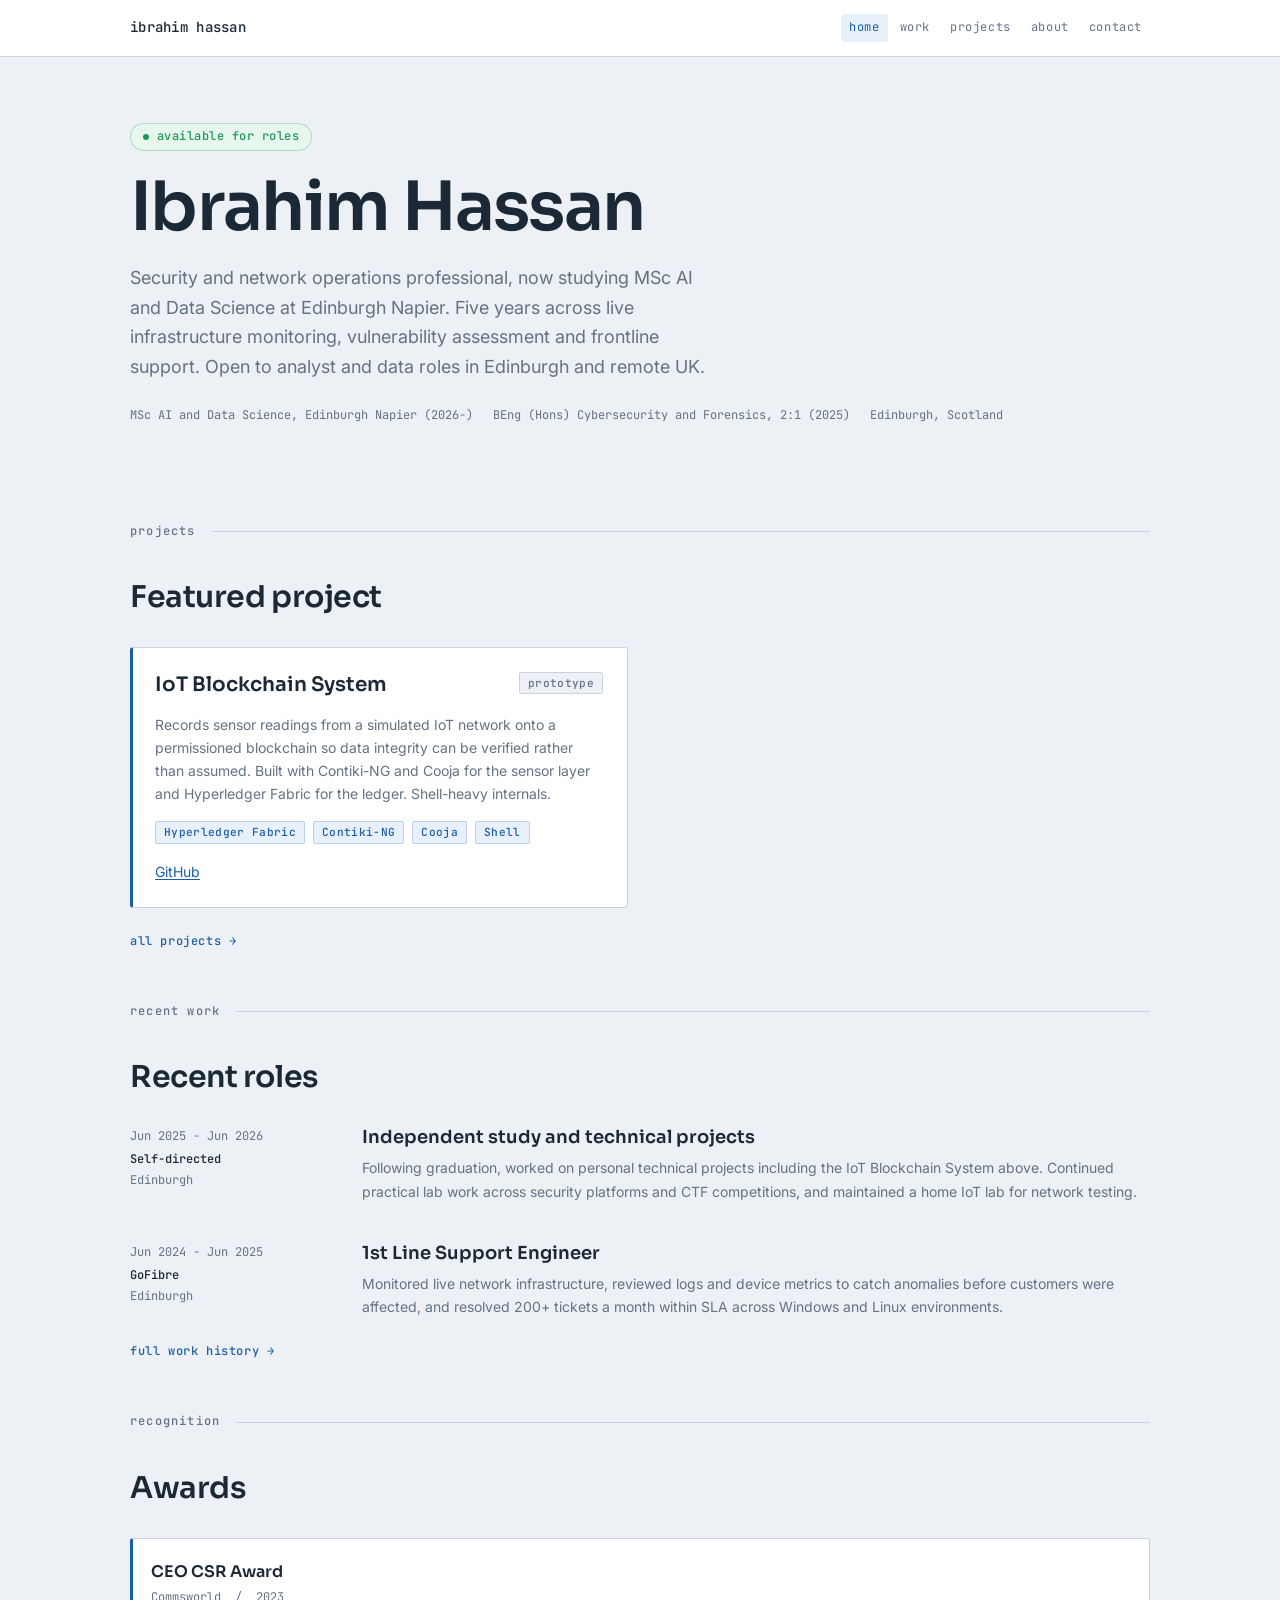
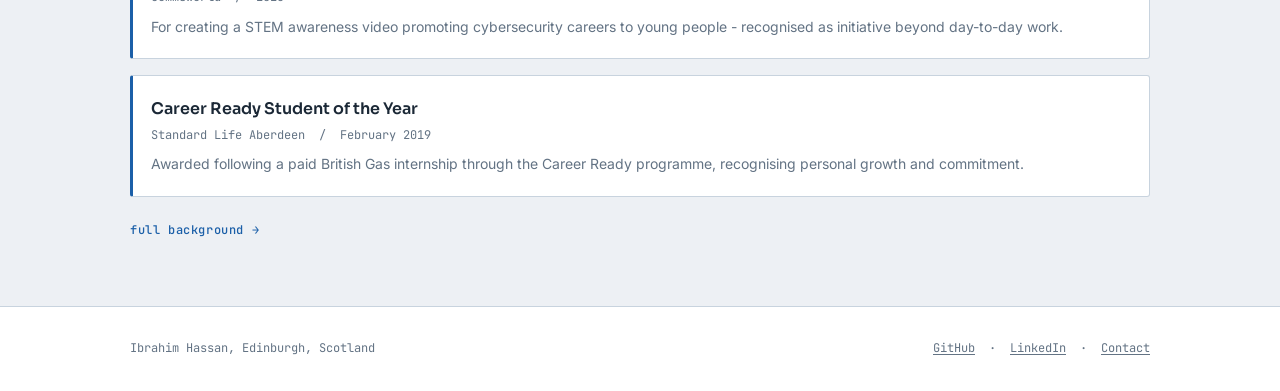
==== index.html @ 165f54eb "Initial portfolio site Static HTML/CSS/JS portfolio for Ibrahim Hassan. Five pages (index, work, pro" ====
<!DOCTYPE html>
<html lang="en">
<head>
  <meta charset="UTF-8">
  <meta name="viewport" content="width=device-width, initial-scale=1.0">
  <title>Ibrahim Hassan - Security and data professional, Edinburgh</title>
  <meta name="description" content="Cybersecurity graduate and MSc AI and Data Science student at Edinburgh Napier. Five years in network operations and security. Available for analyst and data roles in Edinburgh and remote UK.">
  <link rel="stylesheet" href="style.css">
</head>
<body>

  <header class="site-header">
    <div class="container">
      <a href="index.html" class="site-logo" aria-label="Ibrahim Hassan - home">ibrahim hassan</a>
      <nav class="site-nav" aria-label="Main navigation">
        <a href="index.html" aria-current="page">home</a>
        <a href="work.html">work</a>
        <a href="projects.html">projects</a>
        <a href="about.html">about</a>
        <a href="contact.html">contact</a>
      </nav>
    </div>
  </header>

  <main>

    <!-- Hero -->
    <section class="hero" aria-labelledby="hero-name">
      <div class="container">
        <div class="hero-eyebrow">
          <span class="status-badge">
            <span class="status-dot" aria-hidden="true"></span>
            available for roles
          </span>
        </div>
        <h1 class="hero-name" id="hero-name">Ibrahim Hassan</h1>
        <p class="hero-intro">
          Security and network operations professional, now studying MSc AI and Data
          Science at Edinburgh Napier. Five years across live infrastructure monitoring,
          vulnerability assessment and frontline support. Open to analyst and data roles
          in Edinburgh and remote UK.
        </p>
        <div class="hero-meta">
          <span>MSc AI and Data Science, Edinburgh Napier (2026-)</span>
          <span>BEng (Hons) Cybersecurity and Forensics, 2:1 (2025)</span>
          <span>Edinburgh, Scotland</span>
        </div>
      </div>
    </section>

    <!-- Featured project -->
    <section class="page-section" aria-labelledby="projects-heading">
      <div class="container">
        <div class="section-rule"><span>projects</span></div>
        <h2 class="subsection-heading" id="projects-heading">Featured project</h2>

        <!-- Static project content. Replaced by projects.js when JS is available. -->
        <div id="projects-featured" class="project-grid">
          <article class="project-card">
            <div class="project-card__header">
              <h3 class="project-card__title">IoT Blockchain System</h3>
              <span class="tag tag--status">prototype</span>
            </div>
            <p class="project-card__desc">
              Records sensor readings from a simulated IoT network onto a permissioned
              blockchain so data integrity can be verified rather than assumed. Built with
              Contiki-NG and Cooja for the sensor layer and Hyperledger Fabric for the
              ledger. Shell-heavy internals.
            </p>
            <div class="project-card__tech">
              <span class="tag">Hyperledger Fabric</span>
              <span class="tag">Contiki-NG</span>
              <span class="tag">Cooja</span>
              <span class="tag">Shell</span>
            </div>
            <div class="project-card__links">
              <a href="https://github.com/pribrahimh/IoT-Blockchain-System" target="_blank" rel="noopener noreferrer">GitHub</a>
            </div>
          </article>
        </div>

        <a href="projects.html" class="see-more">all projects &rarr;</a>
      </div>
    </section>

    <!-- Featured experience -->
    <section class="page-section" aria-labelledby="work-heading">
      <div class="container">
        <div class="section-rule"><span>recent work</span></div>
        <h2 class="subsection-heading" id="work-heading">Recent roles</h2>

        <div class="experience-list">

          <div class="experience-entry experience-entry--compact">
            <div class="experience-meta">
              <span class="date">Jun 2025 - Jun 2026</span>
              <span class="employer">Self-directed</span>
              <span class="location">Edinburgh</span>
            </div>
            <div>
              <h3 class="experience-role">Independent study and technical projects</h3>
              <div class="experience-body">
                <p>
                  Following graduation, worked on personal technical projects including the IoT
                  Blockchain System above. Continued practical lab work across security platforms
                  and CTF competitions, and maintained a home IoT lab for network testing.
                </p>
              </div>
            </div>
          </div>

          <div class="experience-entry experience-entry--compact">
            <div class="experience-meta">
              <span class="date">Jun 2024 - Jun 2025</span>
              <span class="employer">GoFibre</span>
              <span class="location">Edinburgh</span>
            </div>
            <div>
              <h3 class="experience-role">1st Line Support Engineer</h3>
              <div class="experience-body">
                <p>
                  Monitored live network infrastructure, reviewed logs and device metrics to
                  catch anomalies before customers were affected, and resolved 200+ tickets
                  a month within SLA across Windows and Linux environments.
                </p>
              </div>
            </div>
          </div>

        </div>

        <a href="work.html" class="see-more">full work history &rarr;</a>
      </div>
    </section>

    <!-- Recognition -->
    <section class="page-section" aria-labelledby="recognition-heading">
      <div class="container">
        <div class="section-rule"><span>recognition</span></div>
        <h2 class="subsection-heading" id="recognition-heading">Awards</h2>

        <div class="award-list">
          <div class="award-entry">
            <p class="award-title">CEO CSR Award</p>
            <p class="award-meta">Commsworld &nbsp;/&nbsp; 2023</p>
            <p class="award-desc">
              For creating a STEM awareness video promoting cybersecurity careers to young
              people - recognised as initiative beyond day-to-day work.
            </p>
          </div>
          <div class="award-entry">
            <p class="award-title">Career Ready Student of the Year</p>
            <p class="award-meta">Standard Life Aberdeen &nbsp;/&nbsp; February 2019</p>
            <p class="award-desc">
              Awarded following a paid British Gas internship through the Career Ready
              programme, recognising personal growth and commitment.
            </p>
          </div>
        </div>

        <a href="about.html#recognition" class="see-more">full background &rarr;</a>
      </div>
    </section>

  </main>

  <footer class="site-footer">
    <div class="container">
      <p>Ibrahim Hassan, Edinburgh, Scotland</p>
      <p>
        <a href="https://github.com/pribrahimh" target="_blank" rel="noopener noreferrer">GitHub</a>
        &nbsp;&middot;&nbsp;
        <a href="https://linkedin.com/in/pribrahim" target="_blank" rel="noopener noreferrer">LinkedIn</a>
        &nbsp;&middot;&nbsp;
        <a href="contact.html">Contact</a>
      </p>
    </div>
  </footer>

  <script src="projects.js"></script>
  <script>
    (function () {
      var container = document.getElementById('projects-featured');
      if (container && typeof renderProjects === 'function') {
        renderProjects(container, { featured: true });
      }
    }());
  </script>

</body>
</html>
---- style.css ----
/* ============================================================
   FONTS
   ============================================================ */
@import url('https://fonts.googleapis.com/css2?family=Sora:wght@300;400;600&family=Inter:wght@400;500&family=JetBrains+Mono:wght@400;500&display=swap');

/* ============================================================
   CUSTOM PROPERTIES
   ============================================================ */
:root {
  /* Palette - cool blue-gray, light mode */
  --col-bg:            #edf0f4;
  --col-surface:       #ffffff;
  --col-border:        #c8d3de;
  --col-text:          #1b2836;
  --col-muted:         #637384;
  --col-accent:        #1b5fa8;
  --col-accent-light:  #e8f0fb;
  --col-status:        #1a9955;
  --col-status-bg:     #e8f7ee;
  --col-status-border: rgba(26, 153, 85, 0.28);
  --col-tag-border:    rgba(27, 95, 168, 0.22);

  /* Typography */
  --font-display: 'Sora', system-ui, sans-serif;
  --font-body:    'Inter', system-ui, sans-serif;
  --font-mono:    'JetBrains Mono', 'Courier New', monospace;

  /* Type scale */
  --size-xs:   0.75rem;
  --size-sm:   0.875rem;
  --size-base: 1rem;
  --size-lg:   1.125rem;
  --size-xl:   1.25rem;
  --size-2xl:  clamp(1.375rem, 3vw, 1.875rem);
  --size-3xl:  clamp(1.75rem, 4.5vw, 2.625rem);
  --size-hero: clamp(2.375rem, 6.5vw, 4.25rem);

  /* Spacing */
  --space-1:  0.25rem;
  --space-2:  0.5rem;
  --space-3:  0.75rem;
  --space-4:  1rem;
  --space-5:  1.25rem;
  --space-6:  1.5rem;
  --space-8:  2rem;
  --space-10: 2.5rem;
  --space-12: 3rem;
  --space-16: 4rem;
  --space-20: 5rem;

  /* Layout */
  --container-max: 1100px;
  --radius: 3px;
}

/* ============================================================
   RESET
   ============================================================ */
*, *::before, *::after {
  box-sizing: border-box;
  margin: 0;
  padding: 0;
}

html {
  -webkit-text-size-adjust: 100%;
}

body {
  font-family: var(--font-body);
  font-size: var(--size-base);
  line-height: 1.65;
  color: var(--col-text);
  background: var(--col-bg);
  min-height: 100vh;
  display: flex;
  flex-direction: column;
}

main { flex: 1; }

img, svg {
  display: block;
  max-width: 100%;
  height: auto;
}

ul, ol { list-style: none; }

a {
  color: var(--col-accent);
  text-decoration: underline;
  text-underline-offset: 2px;
}

a:hover { text-decoration: none; }

/* ============================================================
   FOCUS
   ============================================================ */
:focus-visible {
  outline: 2px solid var(--col-accent);
  outline-offset: 3px;
  border-radius: var(--radius);
}

/* ============================================================
   CONTAINER
   ============================================================ */
.container {
  width: 100%;
  max-width: var(--container-max);
  margin-left: auto;
  margin-right: auto;
  padding-left: clamp(1rem, 5vw, 2.5rem);
  padding-right: clamp(1rem, 5vw, 2.5rem);
}

/* ============================================================
   SITE HEADER / NAV
   ============================================================ */
.site-header {
  background: var(--col-surface);
  border-bottom: 1px solid var(--col-border);
  position: sticky;
  top: 0;
  z-index: 100;
}

.site-header .container {
  display: flex;
  align-items: center;
  justify-content: space-between;
  flex-wrap: wrap;
  gap: var(--space-2) var(--space-4);
  padding-top: var(--space-3);
  padding-bottom: var(--space-3);
  min-height: 56px;
}

.site-logo {
  font-family: var(--font-mono);
  font-size: var(--size-sm);
  font-weight: 500;
  color: var(--col-text);
  text-decoration: none;
  letter-spacing: 0.02em;
  white-space: nowrap;
  flex-shrink: 0;
}

.site-logo:hover { color: var(--col-accent); }

.site-nav {
  display: flex;
  flex-wrap: wrap;
  gap: var(--space-1);
}

.site-nav a {
  font-family: var(--font-mono);
  font-size: var(--size-xs);
  font-weight: 400;
  color: var(--col-muted);
  text-decoration: none;
  letter-spacing: 0.05em;
  padding: var(--space-1) var(--space-2);
  border-radius: var(--radius);
  white-space: nowrap;
  transition: color 0.12s ease, background-color 0.12s ease;
}

.site-nav a:hover,
.site-nav a[aria-current="page"] {
  color: var(--col-accent);
  background-color: var(--col-accent-light);
}

/* ============================================================
   SITE FOOTER
   ============================================================ */
.site-footer {
  margin-top: auto;
  background: var(--col-surface);
  border-top: 1px solid var(--col-border);
  padding: var(--space-8) 0;
}

.site-footer .container {
  display: flex;
  align-items: center;
  justify-content: space-between;
  flex-wrap: wrap;
  gap: var(--space-4);
}

.site-footer p {
  font-family: var(--font-mono);
  font-size: var(--size-xs);
  color: var(--col-muted);
}

.site-footer a {
  color: var(--col-muted);
}

.site-footer a:hover {
  color: var(--col-accent);
}

/* ============================================================
   SIGNATURE MOTIF: SECTION RULE
   Every major section opens with:
     <div class="section-rule"><span>label</span></div>
   Renders: label ------------------------------------------
   ============================================================ */
.section-rule {
  display: flex;
  align-items: center;
  gap: var(--space-4);
  margin-bottom: var(--space-8);
}

.section-rule::after {
  content: '';
  flex: 1;
  height: 1px;
  background: var(--col-border);
}

.section-rule > span {
  font-family: var(--font-mono);
  font-size: var(--size-xs);
  font-weight: 500;
  color: var(--col-muted);
  letter-spacing: 0.1em;
  text-transform: lowercase;
  white-space: nowrap;
  flex-shrink: 0;
}

/* ============================================================
   PAGE SECTIONS
   ============================================================ */
.page-section {
  padding-top: var(--space-12);
}

/* ============================================================
   STATUS BADGE
   ============================================================ */
.status-badge {
  display: inline-flex;
  align-items: center;
  gap: var(--space-2);
  font-family: var(--font-mono);
  font-size: var(--size-xs);
  font-weight: 500;
  color: var(--col-status);
  background: var(--col-status-bg);
  border: 1px solid var(--col-status-border);
  border-radius: 2em;
  padding: 3px var(--space-3);
  letter-spacing: 0.04em;
}

.status-dot {
  width: 6px;
  height: 6px;
  border-radius: 50%;
  background: var(--col-status);
  flex-shrink: 0;
}

@media (prefers-reduced-motion: no-preference) {
  .status-dot {
    animation: blink 2.8s ease-in-out infinite;
  }
}

@keyframes blink {
  0%, 100% { opacity: 1; }
  50%       { opacity: 0.35; }
}

/* ============================================================
   HERO
   ============================================================ */
.hero {
  padding: var(--space-16) 0 var(--space-12);
}

.hero-eyebrow {
  margin-bottom: var(--space-5);
}

.hero-name {
  font-family: var(--font-display);
  font-size: var(--size-hero);
  font-weight: 600;
  line-height: 1.06;
  letter-spacing: -0.025em;
  color: var(--col-text);
  margin-bottom: var(--space-5);
}

.hero-intro {
  font-size: var(--size-lg);
  color: var(--col-muted);
  max-width: 54ch;
  line-height: 1.65;
  margin-bottom: var(--space-6);
}

.hero-meta {
  display: flex;
  flex-wrap: wrap;
  gap: var(--space-2) var(--space-5);
  font-family: var(--font-mono);
  font-size: var(--size-xs);
  color: var(--col-muted);
}

/* ============================================================
   HEADINGS
   ============================================================ */
.page-heading {
  font-family: var(--font-display);
  font-size: var(--size-3xl);
  font-weight: 600;
  letter-spacing: -0.025em;
  color: var(--col-text);
  margin-bottom: var(--space-4);
}

.page-intro {
  font-size: var(--size-lg);
  color: var(--col-muted);
  max-width: 58ch;
  line-height: 1.65;
  margin-bottom: var(--space-12);
}

.subsection-heading {
  font-family: var(--font-display);
  font-size: var(--size-2xl);
  font-weight: 600;
  letter-spacing: -0.015em;
  color: var(--col-text);
  margin-bottom: var(--space-6);
}

/* ============================================================
   CARDS
   ============================================================ */
.card {
  background: var(--col-surface);
  border: 1px solid var(--col-border);
  border-radius: var(--radius);
  padding: var(--space-6);
}

.card--left-accent {
  border-left: 3px solid var(--col-accent);
  padding-left: calc(var(--space-6) - 2px);
}

/* ============================================================
   PROJECT CARDS
   ============================================================ */
.project-grid {
  display: grid;
  grid-template-columns: repeat(auto-fill, minmax(min(100%, 340px), 1fr));
  gap: var(--space-6);
  align-items: start;
}

.project-card {
  background: var(--col-surface);
  border: 1px solid var(--col-border);
  border-left: 3px solid var(--col-accent);
  border-radius: var(--radius);
  padding: var(--space-6);
  padding-left: calc(var(--space-6) - 2px);
  display: flex;
  flex-direction: column;
  gap: var(--space-4);
}

.project-card__header {
  display: flex;
  align-items: flex-start;
  justify-content: space-between;
  gap: var(--space-3);
}

.project-card__title {
  font-family: var(--font-display);
  font-size: var(--size-xl);
  font-weight: 600;
  color: var(--col-text);
  line-height: 1.25;
}

.project-card__desc {
  font-size: var(--size-sm);
  color: var(--col-muted);
  line-height: 1.65;
  flex: 1;
}

.project-card__tech {
  display: flex;
  flex-wrap: wrap;
  gap: var(--space-2);
}

.project-card__links {
  display: flex;
  flex-wrap: wrap;
  gap: var(--space-4);
  font-size: var(--size-sm);
}

/* ============================================================
   TAGS
   ============================================================ */
.tag {
  display: inline-block;
  font-family: var(--font-mono);
  font-size: 0.7rem;
  font-weight: 500;
  color: var(--col-accent);
  background: var(--col-accent-light);
  border: 1px solid var(--col-tag-border);
  border-radius: 2px;
  padding: 1px var(--space-2);
  letter-spacing: 0.03em;
  white-space: nowrap;
}

.tag--status {
  color: var(--col-muted);
  background: var(--col-bg);
  border-color: var(--col-border);
  flex-shrink: 0;
}

/* ============================================================
   EXPERIENCE ENTRIES
   ============================================================ */
.experience-list {
  display: flex;
  flex-direction: column;
  gap: var(--space-10);
}

.experience-entry {
  display: grid;
  grid-template-columns: 1fr;
  gap: var(--space-2);
}

@media (min-width: 640px) {
  .experience-entry {
    grid-template-columns: 11rem 1fr;
    gap: var(--space-6);
  }
}

@media (min-width: 1024px) {
  .experience-entry {
    grid-template-columns: 13rem 1fr;
  }
}

.experience-meta {
  font-family: var(--font-mono);
  font-size: var(--size-xs);
  color: var(--col-muted);
  line-height: 1.6;
}

.experience-meta .date {
  display: block;
  margin-bottom: var(--space-1);
}

.experience-meta .employer {
  display: block;
  color: var(--col-text);
  font-weight: 500;
}

.experience-meta .location {
  display: block;
  margin-top: 2px;
}

.experience-role {
  font-family: var(--font-display);
  font-size: var(--size-xl);
  font-weight: 600;
  color: var(--col-text);
  line-height: 1.2;
  margin-bottom: var(--space-3);
}

.experience-body {
  color: var(--col-muted);
  font-size: var(--size-sm);
}

.experience-body ul {
  list-style: disc;
  padding-left: var(--space-5);
  display: flex;
  flex-direction: column;
  gap: var(--space-2);
  margin-top: var(--space-2);
}

/* Compact variant used on the landing page */
.experience-entry--compact .experience-role {
  font-size: var(--size-lg);
  margin-bottom: var(--space-1);
}

.experience-entry--compact .experience-body {
  margin-top: var(--space-2);
}

/* ============================================================
   DATA TABLES
   ============================================================ */
.table-wrapper {
  overflow-x: auto;
  -webkit-overflow-scrolling: touch;
}

.data-table {
  width: 100%;
  border-collapse: collapse;
  font-size: var(--size-sm);
}

.data-table caption {
  text-align: left;
  font-family: var(--font-mono);
  font-size: var(--size-xs);
  color: var(--col-muted);
  margin-bottom: var(--space-3);
  letter-spacing: 0.06em;
}

.data-table th {
  font-family: var(--font-mono);
  font-size: var(--size-xs);
  font-weight: 500;
  text-transform: uppercase;
  letter-spacing: 0.08em;
  color: var(--col-muted);
  text-align: left;
  padding: var(--space-2) var(--space-4) var(--space-3) 0;
  border-bottom: 2px solid var(--col-border);
  white-space: nowrap;
}

.data-table td {
  padding: var(--space-3) var(--space-4) var(--space-3) 0;
  border-bottom: 1px solid var(--col-border);
  vertical-align: top;
  line-height: 1.5;
}

.data-table tr:last-child td {
  border-bottom: none;
}

.data-table .col-date {
  font-family: var(--font-mono);
  font-size: var(--size-xs);
  color: var(--col-muted);
  white-space: nowrap;
  width: 13rem;
}

.data-table .col-grade {
  font-family: var(--font-mono);
  font-size: var(--size-xs);
  color: var(--col-muted);
  white-space: nowrap;
  width: 5rem;
}

/* ============================================================
   AWARD / RECOGNITION
   ============================================================ */
.award-list {
  display: flex;
  flex-direction: column;
  gap: var(--space-4);
}

.award-entry {
  background: var(--col-surface);
  border: 1px solid var(--col-border);
  border-left: 3px solid var(--col-accent);
  border-radius: var(--radius);
  padding: var(--space-5);
  padding-left: calc(var(--space-5) - 2px);
}

.award-title {
  font-family: var(--font-display);
  font-size: var(--size-base);
  font-weight: 600;
  color: var(--col-text);
  margin-bottom: 3px;
}

.award-meta {
  font-family: var(--font-mono);
  font-size: var(--size-xs);
  color: var(--col-muted);
  margin-bottom: var(--space-2);
}

.award-desc {
  font-size: var(--size-sm);
  color: var(--col-muted);
  line-height: 1.6;
}

/* ============================================================
   CERTIFICATIONS / TRAINING
   ============================================================ */
.cert-list {
  display: flex;
  flex-direction: column;
  gap: var(--space-5);
}

.cert-entry {
  display: grid;
  grid-template-columns: 3.5rem 1fr;
  gap: var(--space-4);
  align-items: start;
}

.cert-year {
  font-family: var(--font-mono);
  font-size: var(--size-xs);
  color: var(--col-muted);
  padding-top: 2px;
}

.cert-name {
  font-size: var(--size-sm);
  font-weight: 500;
  color: var(--col-text);
  line-height: 1.4;
  margin-bottom: 2px;
}

.cert-issuer {
  font-family: var(--font-mono);
  font-size: var(--size-xs);
  color: var(--col-muted);
}

/* ============================================================
   SKILLS GRID
   ============================================================ */
.skills-grid {
  display: grid;
  grid-template-columns: repeat(auto-fill, minmax(min(100%, 220px), 1fr));
  gap: var(--space-4);
}

.skill-group {
  background: var(--col-surface);
  border: 1px solid var(--col-border);
  border-radius: var(--radius);
  padding: var(--space-4) var(--space-5);
}

.skill-group__label {
  font-family: var(--font-mono);
  font-size: var(--size-xs);
  font-weight: 500;
  color: var(--col-muted);
  letter-spacing: 0.07em;
  text-transform: lowercase;
  margin-bottom: var(--space-2);
}

.skill-group__items {
  font-size: var(--size-sm);
  color: var(--col-text);
  line-height: 1.75;
}

/* ============================================================
   CONTACT PAGE
   ============================================================ */
.contact-list {
  display: flex;
  flex-direction: column;
  gap: var(--space-4);
}

.contact-item {
  display: grid;
  grid-template-columns: 6rem 1fr;
  gap: var(--space-4);
  align-items: baseline;
  font-size: var(--size-sm);
}

.contact-label {
  font-family: var(--font-mono);
  font-size: var(--size-xs);
  color: var(--col-muted);
  letter-spacing: 0.05em;
}

.contact-value {
  color: var(--col-text);
}

/* ============================================================
   UTILITY
   ============================================================ */
.see-more {
  display: inline-flex;
  align-items: center;
  gap: var(--space-2);
  font-family: var(--font-mono);
  font-size: var(--size-xs);
  font-weight: 500;
  letter-spacing: 0.05em;
  color: var(--col-accent);
  text-decoration: none;
  margin-top: var(--space-6);
  padding-bottom: 1px;
  border-bottom: 1px solid transparent;
  transition: border-color 0.12s ease;
}

.see-more:hover {
  text-decoration: none;
  border-bottom-color: var(--col-accent);
}

.muted {
  color: var(--col-muted);
}

.divider {
  border: none;
  border-top: 1px solid var(--col-border);
  margin: var(--space-12) 0;
}

.page-header {
  padding: var(--space-12) 0 0;
}

/* Inline code */
code {
  font-family: var(--font-mono);
  font-size: 0.875em;
  background: var(--col-accent-light);
  border: 1px solid var(--col-tag-border);
  border-radius: 2px;
  padding: 1px 5px;
  color: var(--col-accent);
}

/* Bottom breathing room before footer */
main > :last-child {
  padding-bottom: var(--space-16);
}

/* Practice/labs list on projects page */
.practice-list {
  display: flex;
  flex-direction: column;
  gap: var(--space-3);
  font-size: var(--size-sm);
  color: var(--col-muted);
}

.practice-list li {
  display: flex;
  gap: var(--space-3);
}

.practice-list li::before {
  content: '-';
  font-family: var(--font-mono);
  color: var(--col-border);
  flex-shrink: 0;
}

/* ============================================================
   RESPONSIVE
   ============================================================ */
@media (max-width: 479px) {
  .site-nav {
    width: 100%;
    padding-top: var(--space-2);
    border-top: 1px solid var(--col-border);
  }

  .hero {
    padding: var(--space-10) 0 var(--space-8);
  }

  .cert-entry {
    grid-template-columns: 1fr;
    gap: var(--space-1);
  }

  .contact-item {
    grid-template-columns: 1fr;
    gap: var(--space-1);
  }
}
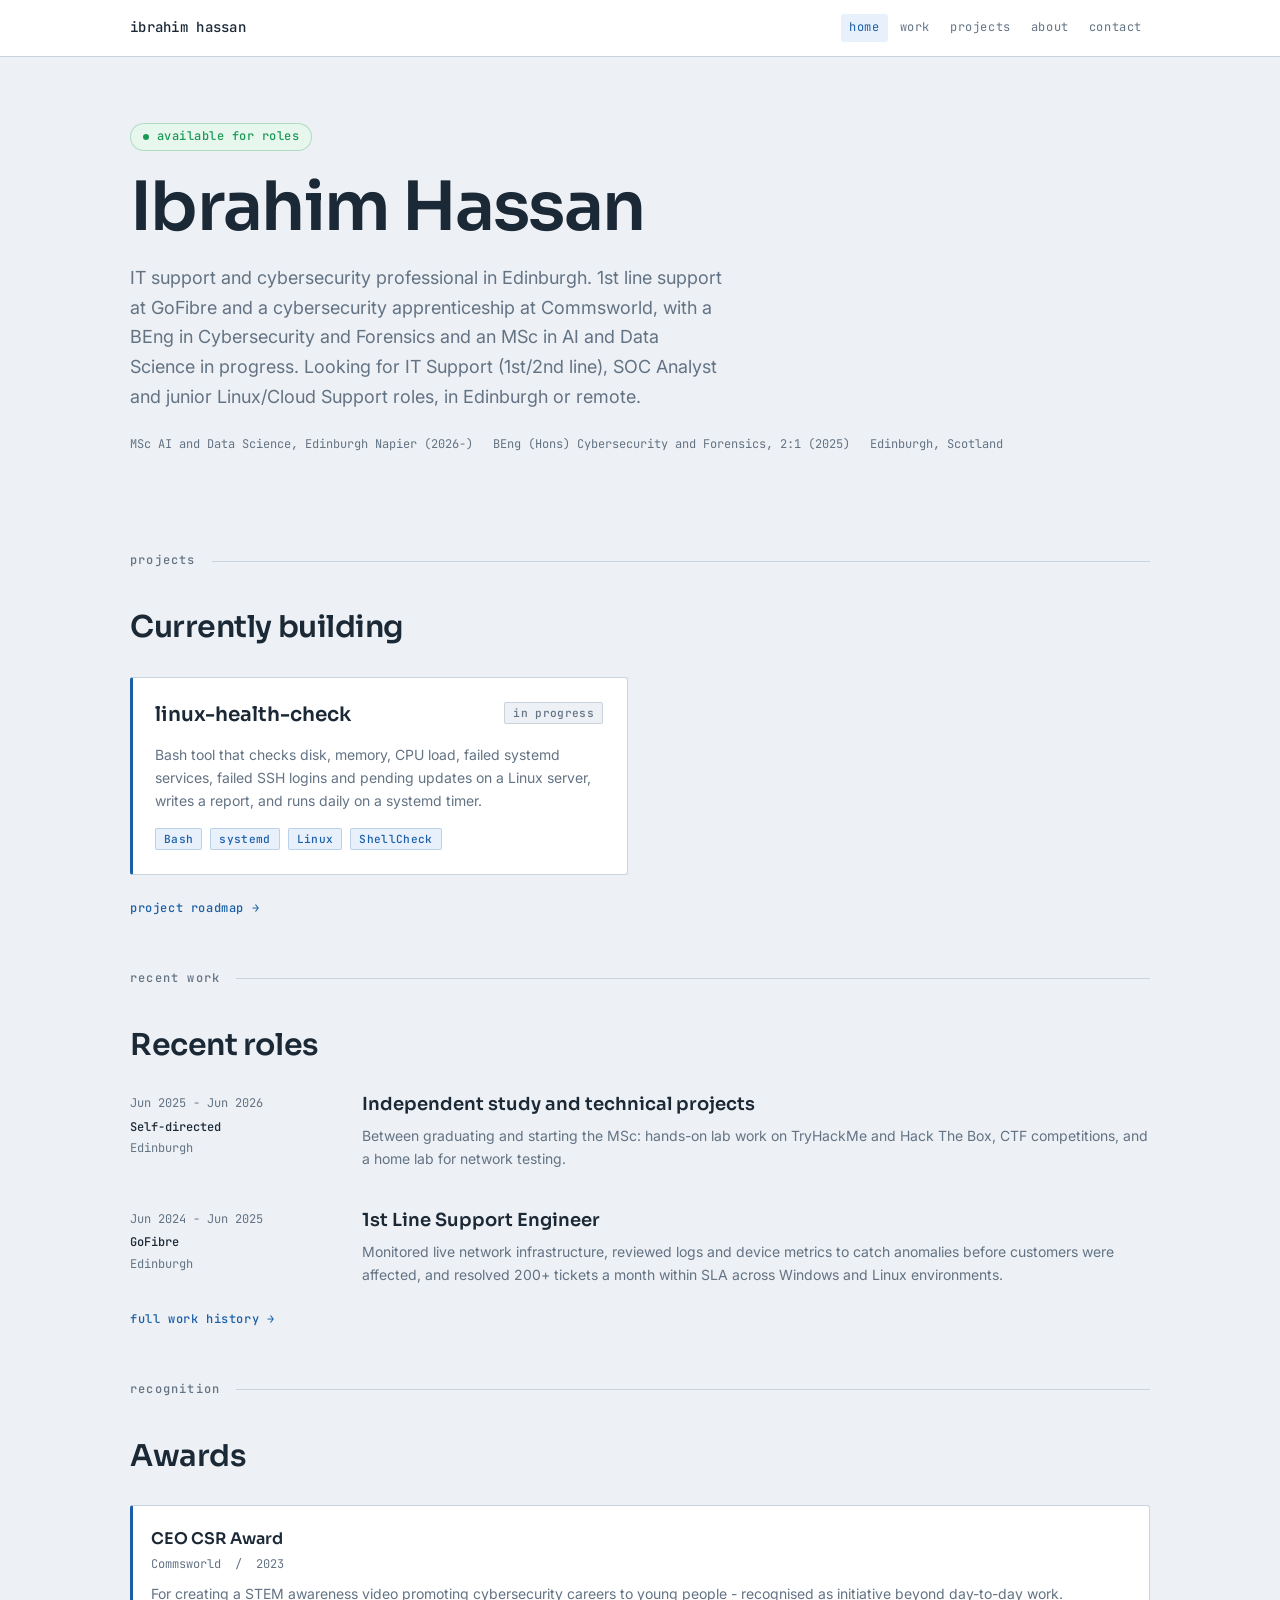
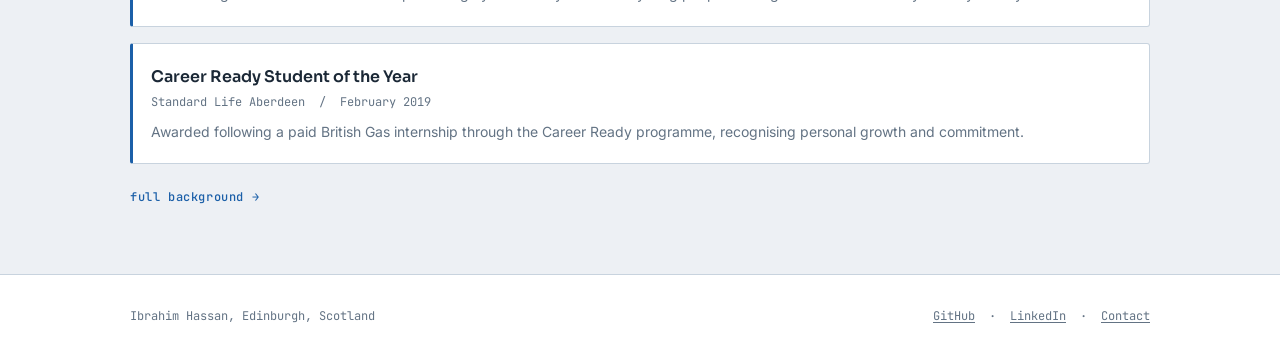
==== commit 5bd73694: "Portfolio site: IT support, SOC and Linux support focus Plain HTML/CSS/JS portfolio served by GitHub" ====
--- a/index.html
+++ b/index.html
@@ -3,8 +3,8 @@
 <head>
   <meta charset="UTF-8">
   <meta name="viewport" content="width=device-width, initial-scale=1.0">
-  <title>Ibrahim Hassan - Security and data professional, Edinburgh</title>
-  <meta name="description" content="Cybersecurity graduate and MSc AI and Data Science student at Edinburgh Napier. Five years in network operations and security. Available for analyst and data roles in Edinburgh and remote UK.">
+  <title>Ibrahim Hassan - IT support and security, Edinburgh</title>
+  <meta name="description" content="IT support and cybersecurity professional in Edinburgh. BEng Cybersecurity and Forensics, MSc AI and Data Science student. Looking for IT Support (1st/2nd line), SOC Analyst and junior Linux/Cloud Support roles.">
   <link rel="stylesheet" href="style.css">
 </head>
 <body>
@@ -35,10 +35,10 @@
         </div>
         <h1 class="hero-name" id="hero-name">Ibrahim Hassan</h1>
         <p class="hero-intro">
-          Security and network operations professional, now studying MSc AI and Data
-          Science at Edinburgh Napier. Five years across live infrastructure monitoring,
-          vulnerability assessment and frontline support. Open to analyst and data roles
-          in Edinburgh and remote UK.
+          IT support and cybersecurity professional in Edinburgh. 1st line support at
+          GoFibre and a cybersecurity apprenticeship at Commsworld, with a BEng in
+          Cybersecurity and Forensics and an MSc in AI and Data Science in progress.
+          Looking for IT Support (1st/2nd line), SOC Analyst and junior Linux/Cloud Support roles, in Edinburgh or remote.
         </p>
         <div class="hero-meta">
           <span>MSc AI and Data Science, Edinburgh Napier (2026-)</span>
@@ -52,34 +52,28 @@
     <section class="page-section" aria-labelledby="projects-heading">
       <div class="container">
         <div class="section-rule"><span>projects</span></div>
-        <h2 class="subsection-heading" id="projects-heading">Featured project</h2>
+        <h2 class="subsection-heading" id="projects-heading">Currently building</h2>
 
         <!-- Static project content. Replaced by projects.js when JS is available. -->
         <div id="projects-featured" class="project-grid">
           <article class="project-card">
             <div class="project-card__header">
-              <h3 class="project-card__title">IoT Blockchain System</h3>
-              <span class="tag tag--status">prototype</span>
+              <h3 class="project-card__title">linux-health-check</h3>
+              <span class="tag tag--status">in progress</span>
             </div>
             <p class="project-card__desc">
-              Records sensor readings from a simulated IoT network onto a permissioned
-              blockchain so data integrity can be verified rather than assumed. Built with
-              Contiki-NG and Cooja for the sensor layer and Hyperledger Fabric for the
-              ledger. Shell-heavy internals.
+              Bash tool that checks disk, memory, CPU load, failed systemd services, failed SSH logins and pending updates on a Linux server, writes a report, and runs daily on a systemd timer.
             </p>
             <div class="project-card__tech">
-              <span class="tag">Hyperledger Fabric</span>
-              <span class="tag">Contiki-NG</span>
-              <span class="tag">Cooja</span>
-              <span class="tag">Shell</span>
-            </div>
-            <div class="project-card__links">
-              <a href="https://github.com/pribrahimh/IoT-Blockchain-System" target="_blank" rel="noopener noreferrer">GitHub</a>
+              <span class="tag">Bash</span>
+              <span class="tag">systemd</span>
+              <span class="tag">Linux</span>
+              <span class="tag">ShellCheck</span>
             </div>
           </article>
         </div>
 
-        <a href="projects.html" class="see-more">all projects &rarr;</a>
+        <a href="projects.html" class="see-more">project roadmap &rarr;</a>
       </div>
     </section>
 
@@ -101,9 +95,8 @@
               <h3 class="experience-role">Independent study and technical projects</h3>
               <div class="experience-body">
                 <p>
-                  Following graduation, worked on personal technical projects including the IoT
-                  Blockchain System above. Continued practical lab work across security platforms
-                  and CTF competitions, and maintained a home IoT lab for network testing.
+                  Between graduating and starting the MSc: hands-on lab work on TryHackMe and Hack
+                  The Box, CTF competitions, and a home lab for network testing.
                 </p>
               </div>
             </div>
